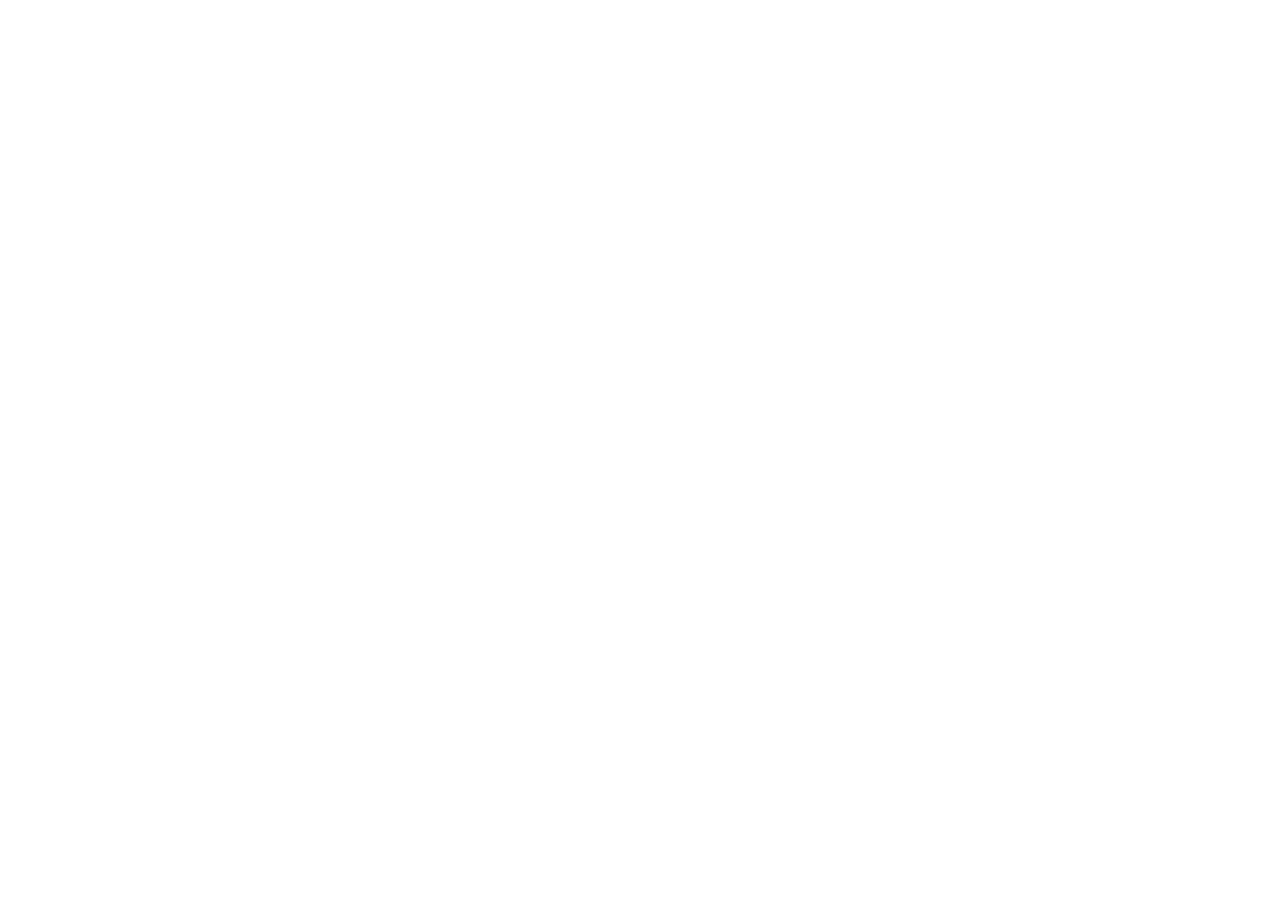
==== cases/livia/index.html @ e6543125 "Publish G2F healthcare sales site" ====
<!doctype html>
<html lang="pt-BR">
<head>
  <meta charset="utf-8">
  <meta name="viewport" content="width=device-width, initial-scale=1">
  <meta http-equiv="refresh" content="0;url=https://livia-azevedo-nutricao-conceito.grupog2f-ai.chatgpt.site/">
  <link rel="canonical" href="https://livia-azevedo-nutricao-conceito.grupog2f-ai.chatgpt.site/">
  <title>Abrindo o projeto de Lívia Azevedo</title>
</head>
<body>
  <p>O projeto de Lívia Azevedo está em seu endereço próprio. <a href="https://livia-azevedo-nutricao-conceito.grupog2f-ai.chatgpt.site/">Abrir a demonstração</a>.</p>
  <script>location.replace('https://livia-azevedo-nutricao-conceito.grupog2f-ai.chatgpt.site/');</script>
</body>
</html>
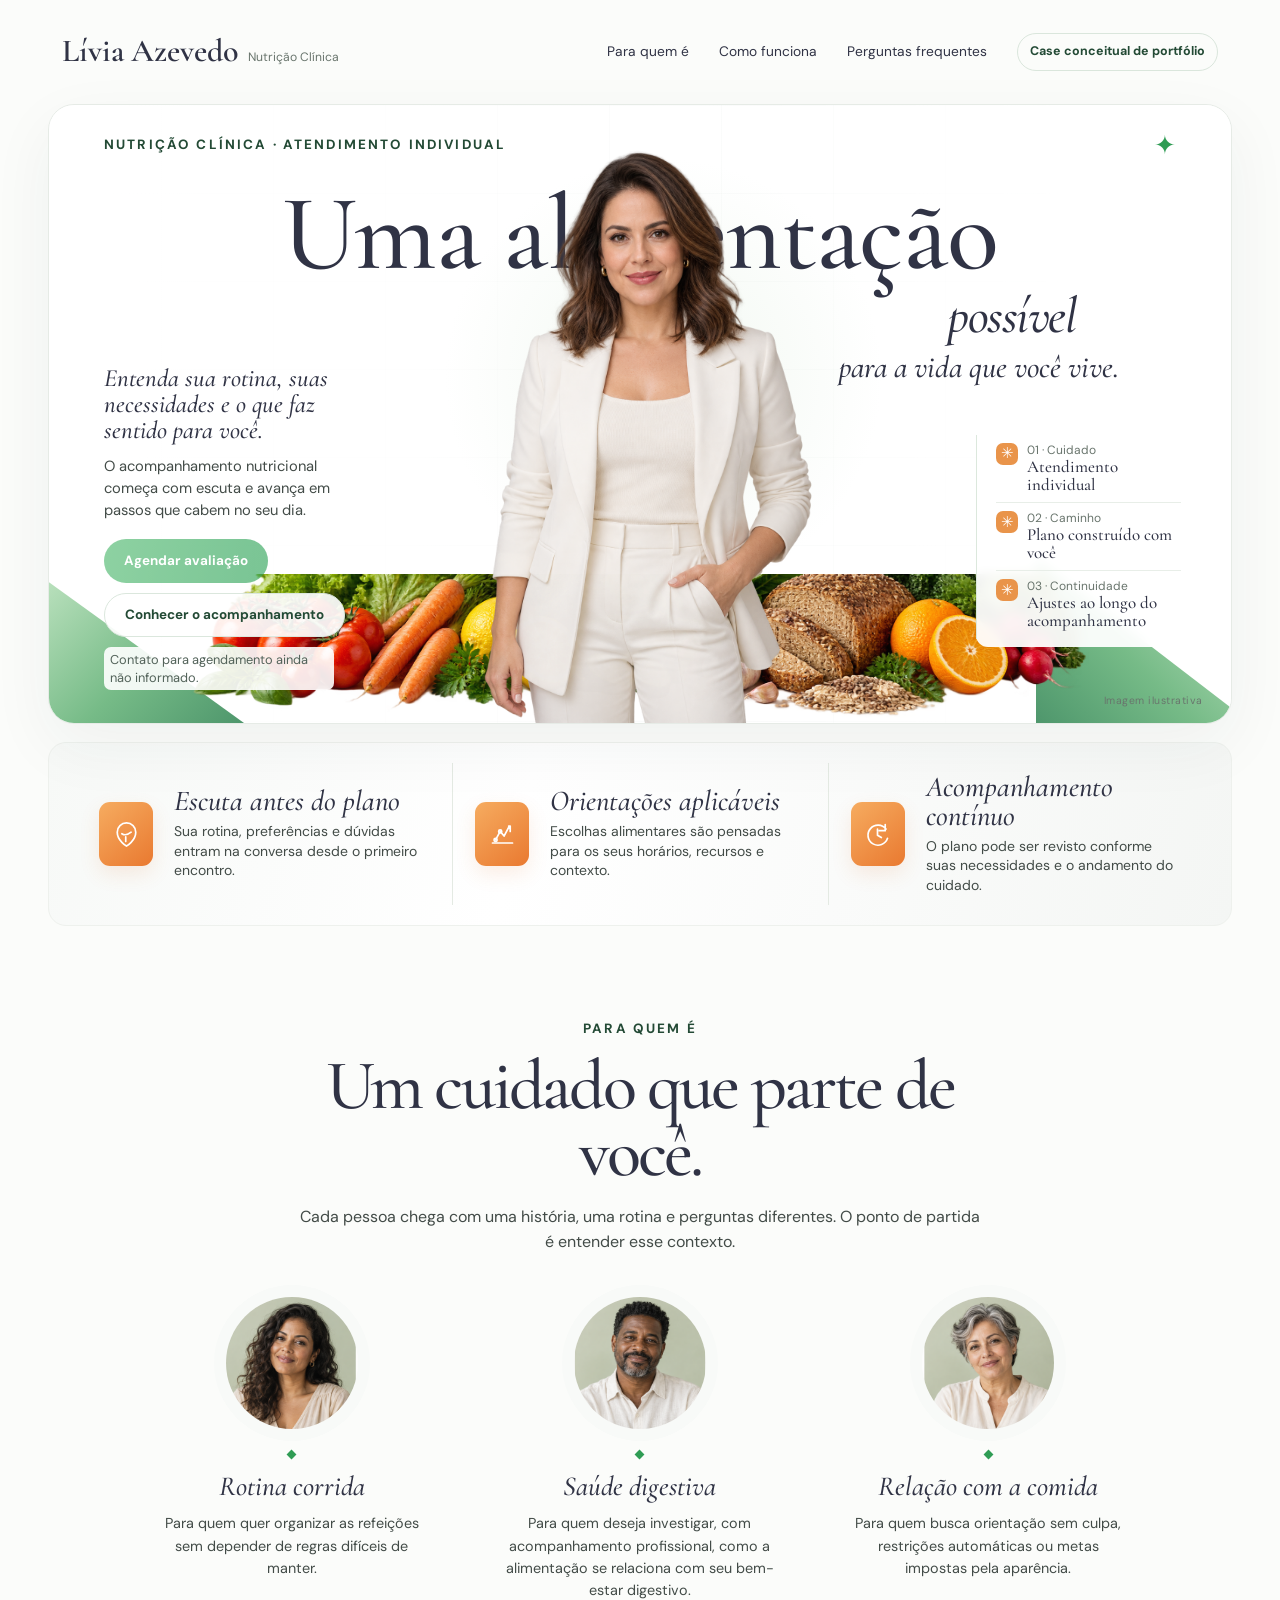
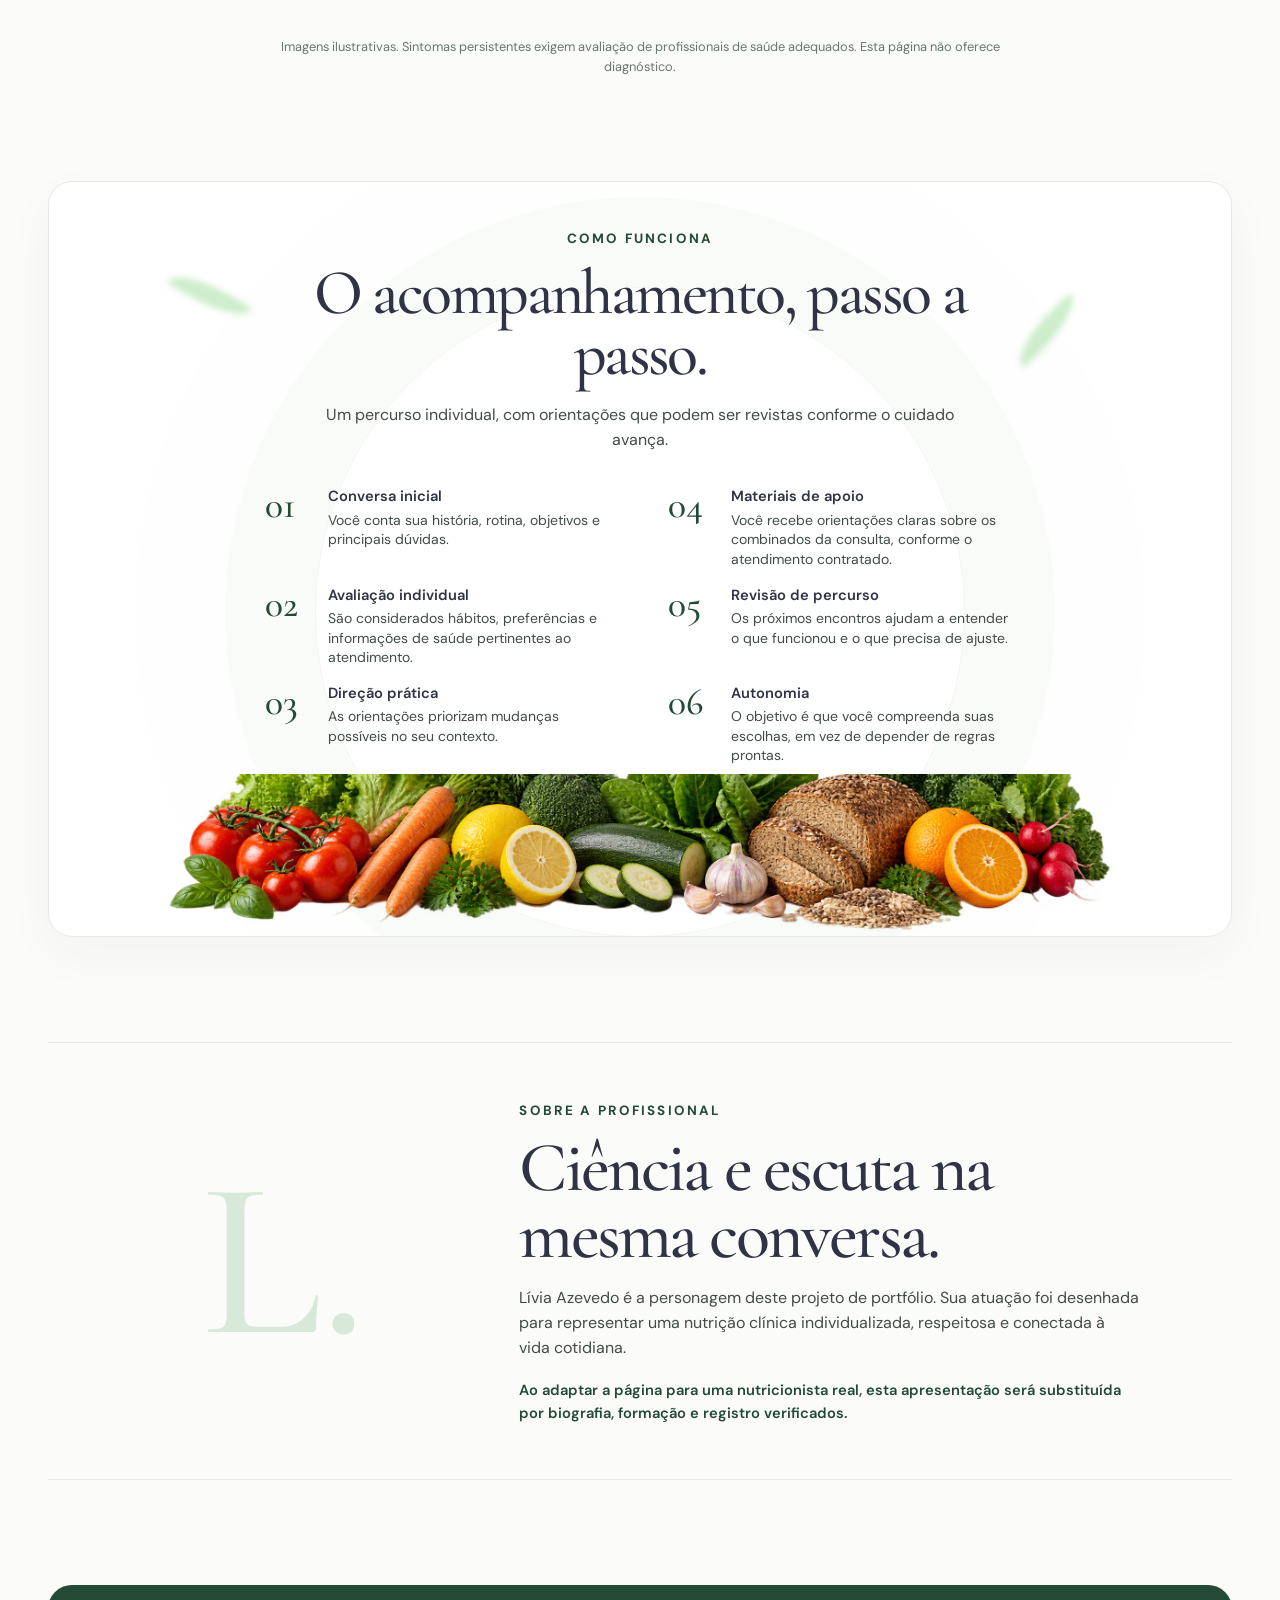
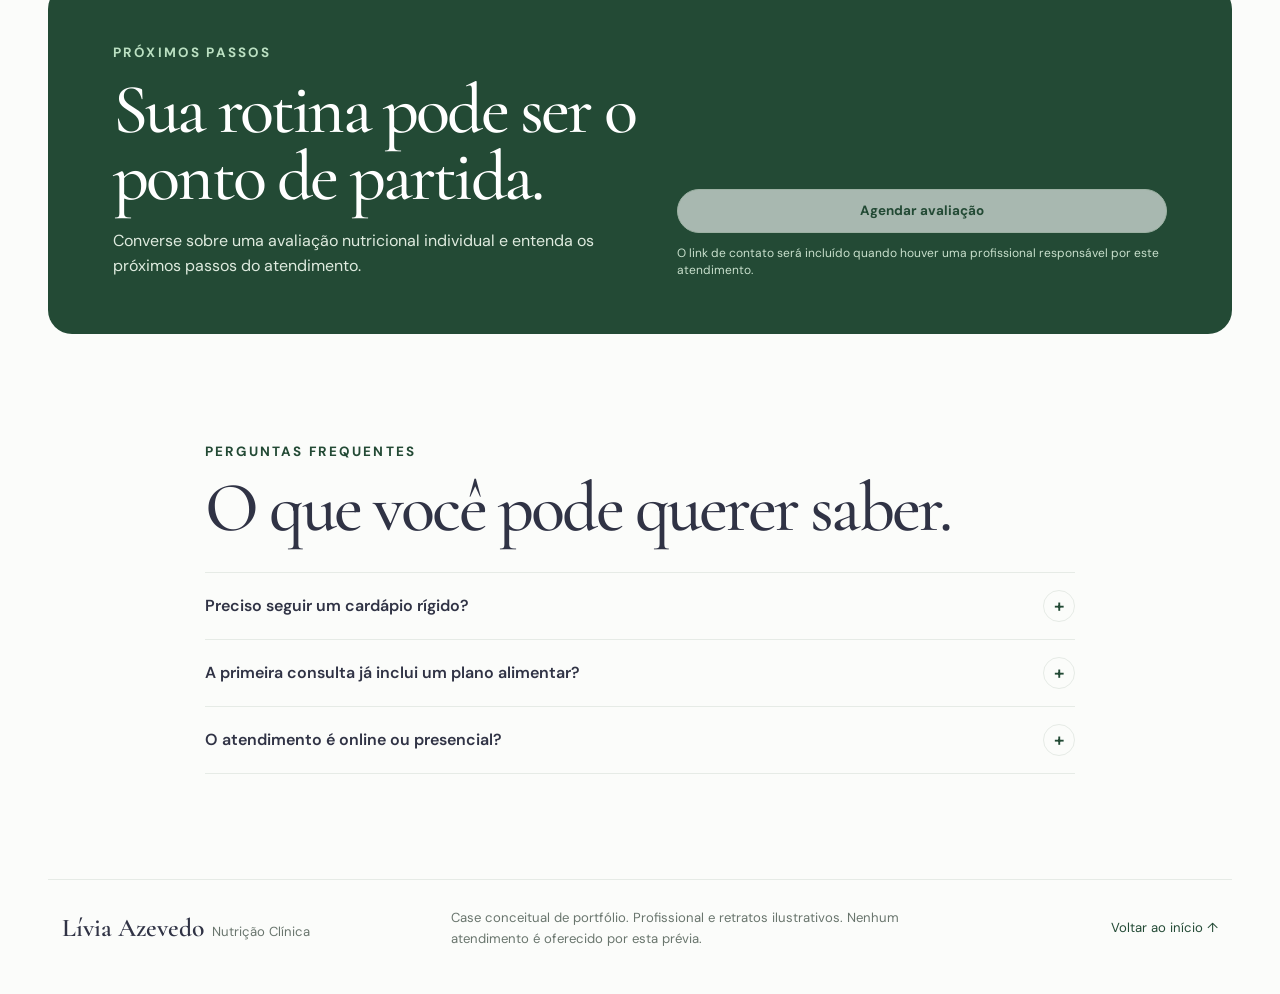
==== commit 740f1550: "Serve Lívia case directly from public site" ====
--- a/cases/livia/index.html
+++ b/cases/livia/index.html
@@ -3,12 +3,85 @@
 <head>
   <meta charset="utf-8">
   <meta name="viewport" content="width=device-width, initial-scale=1">
-  <meta http-equiv="refresh" content="0;url=https://livia-azevedo-nutricao-conceito.grupog2f-ai.chatgpt.site/">
-  <link rel="canonical" href="https://livia-azevedo-nutricao-conceito.grupog2f-ai.chatgpt.site/">
-  <title>Abrindo o projeto de Lívia Azevedo</title>
+  <meta name="theme-color" content="#fbfcfa">
+  <meta name="description" content="Conheça uma proposta de acompanhamento nutricional individual, com escuta, orientações práticas e atenção à sua rotina. Case conceitual de portfólio.">
+  <title>Lívia Azevedo | Nutrição clínica e acompanhamento individual</title>
+  <link rel="icon" type="image/svg+xml" href="data:image/svg+xml,%3Csvg xmlns='http://www.w3.org/2000/svg' viewBox='0 0 64 64'%3E%3Crect width='64' height='64' rx='18' fill='%23204d39'/%3E%3Cpath d='M18 43c17 1 26-8 29-24-17 0-28 8-29 24Zm5-3c6-7 12-12 20-17' fill='none' stroke='%23fff' stroke-width='3' stroke-linecap='round' stroke-linejoin='round'/%3E%3C/svg%3E">
+  <link rel="preconnect" href="https://fonts.googleapis.com">
+  <link rel="preconnect" href="https://fonts.gstatic.com" crossorigin>
+  <link href="https://fonts.googleapis.com/css2?family=Cormorant+Garamond:wght@400;500;600&family=DM+Sans:wght@400;500;600;700&display=swap" rel="stylesheet">
+  <link rel="stylesheet" href="styles.css">
 </head>
 <body>
-  <p>O projeto de Lívia Azevedo está em seu endereço próprio. <a href="https://livia-azevedo-nutricao-conceito.grupog2f-ai.chatgpt.site/">Abrir a demonstração</a>.</p>
-  <script>location.replace('https://livia-azevedo-nutricao-conceito.grupog2f-ai.chatgpt.site/');</script>
+  <div class="page-shell" id="inicio">
+    <header class="site-header">
+      <a class="brand" href="#inicio" aria-label="Lívia Azevedo, voltar ao início"><strong>Lívia Azevedo</strong><span>Nutrição Clínica</span></a>
+      <nav class="site-nav" aria-label="Navegação principal">
+        <a href="#para-quem">Para quem é</a>
+        <a href="#como-funciona">Como funciona</a>
+        <a href="#perguntas">Perguntas frequentes</a>
+      </nav>
+      <span class="concept-label">Case conceitual de portfólio</span>
+    </header>
+
+    <main>
+      <section class="hero" aria-labelledby="hero-title">
+        <div class="hero-grid" aria-hidden="true"></div>
+        <div class="hero-wash" aria-hidden="true"></div>
+        <div class="hero-topline"><span class="micro-label">Nutrição clínica · atendimento individual</span><span class="hero-topmark" aria-hidden="true">✦</span></div>
+        <h1 id="hero-title" class="hero-title"><span>Uma alimentação</span><em>possível</em><small>para a vida que você vive.</small></h1>
+        <div class="hero-copy">
+          <p class="hero-lead">Entenda sua rotina, suas necessidades e o que faz sentido para você.</p>
+          <p>O acompanhamento nutricional começa com escuta e avança em passos que cabem no seu dia.</p>
+          <div class="hero-actions"><button class="button button-primary" type="button" disabled title="Contato de agendamento ainda não informado">Agendar avaliação</button><a class="button button-light" href="#como-funciona">Conhecer o acompanhamento</a></div>
+          <p class="pending-note">Contato para agendamento ainda não informado.</p>
+        </div>
+        <div class="hero-facts"><span class="fact-rule" aria-hidden="true"></span><div class="fact-item"><span class="fact-icon" aria-hidden="true">✳</span><p><small>01 · Cuidado</small><strong>Atendimento individual</strong></p></div><div class="fact-item"><span class="fact-icon" aria-hidden="true">✳</span><p><small>02 · Caminho</small><strong>Plano construído com você</strong></p></div><div class="fact-item"><span class="fact-icon" aria-hidden="true">✳</span><p><small>03 · Continuidade</small><strong>Ajustes ao longo do acompanhamento</strong></p></div></div>
+        <span class="hero-ribbon hero-ribbon-left" aria-hidden="true"></span><span class="hero-ribbon hero-ribbon-right" aria-hidden="true"></span>
+        <img class="hero-food" src="assets/alimentos-recorte.png" alt="" loading="eager">
+        <img class="hero-person" src="assets/nutricionista-recorte.png" alt="Retrato conceitual de uma nutricionista fictícia" loading="eager">
+        <span class="hero-image-note">Imagem ilustrativa</span>
+      </section>
+
+      <section class="benefits" aria-label="Princípios do acompanhamento">
+        <article class="benefit"><span class="benefit-icon" aria-hidden="true"><svg viewBox="0 0 48 48" fill="none"><path d="M24 39s-12-7-12-18a12 12 0 0 1 24 0c0 11-12 18-12 18Z"/><path d="M18 23c3 2 7 2 12-2M23 27v6"/></svg></span><div><h2>Escuta antes do plano</h2><p>Sua rotina, preferências e dúvidas entram na conversa desde o primeiro encontro.</p></div></article>
+        <article class="benefit"><span class="benefit-icon" aria-hidden="true"><svg viewBox="0 0 48 48" fill="none"><path d="M11 35h26M15 31l6-11 5 6 7-13M32 13h2v7"/><circle cx="15" cy="31" r="2"/><circle cx="21" cy="20" r="2"/></svg></span><div><h2>Orientações aplicáveis</h2><p>Escolhas alimentares são pensadas para os seus horários, recursos e contexto.</p></div></article>
+        <article class="benefit"><span class="benefit-icon" aria-hidden="true"><svg viewBox="0 0 48 48" fill="none"><path d="M35 17a13 13 0 1 0 2 12M34 11v8h-8"/><path d="M24 17v8l5 3"/></svg></span><div><h2>Acompanhamento contínuo</h2><p>O plano pode ser revisto conforme suas necessidades e o andamento do cuidado.</p></div></article>
+      </section>
+
+      <section id="para-quem" class="audience section" aria-labelledby="audience-title">
+        <div class="section-intro"><span class="micro-label">Para quem é</span><h2 id="audience-title">Um cuidado que parte de você.</h2><p>Cada pessoa chega com uma história, uma rotina e perguntas diferentes. O ponto de partida é entender esse contexto.</p></div>
+        <div class="audience-grid">
+          <article class="audience-item"><div class="avatar avatar-one" role="img" aria-label="Retrato conceitual de uma mulher adulta"></div><span class="avatar-index">01</span><h3>Rotina corrida</h3><p>Para quem quer organizar as refeições sem depender de regras difíceis de manter.</p></article>
+          <article class="audience-item"><div class="avatar avatar-two" role="img" aria-label="Retrato conceitual de um homem adulto"></div><span class="avatar-index">02</span><h3>Saúde digestiva</h3><p>Para quem deseja investigar, com acompanhamento profissional, como a alimentação se relaciona com seu bem-estar digestivo.</p></article>
+          <article class="audience-item"><div class="avatar avatar-three" role="img" aria-label="Retrato conceitual de uma mulher adulta"></div><span class="avatar-index">03</span><h3>Relação com a comida</h3><p>Para quem busca orientação sem culpa, restrições automáticas ou metas impostas pela aparência.</p></article>
+        </div>
+        <p class="clinical-note">Imagens ilustrativas. Sintomas persistentes exigem avaliação de profissionais de saúde adequados. Esta página não oferece diagnóstico.</p>
+      </section>
+
+      <section id="como-funciona" class="process section" aria-labelledby="process-title">
+        <div class="process-backdrop" aria-hidden="true"></div>
+        <div class="section-intro"><span class="micro-label">Como funciona</span><h2 id="process-title">O acompanhamento, passo a passo.</h2><p>Um percurso individual, com orientações que podem ser revistas conforme o cuidado avança.</p></div>
+        <div class="process-grid">
+          <article class="process-item"><span>01</span><div><h3>Conversa inicial</h3><p>Você conta sua história, rotina, objetivos e principais dúvidas.</p></div></article>
+          <article class="process-item"><span>02</span><div><h3>Avaliação individual</h3><p>São considerados hábitos, preferências e informações de saúde pertinentes ao atendimento.</p></div></article>
+          <article class="process-item"><span>03</span><div><h3>Direção prática</h3><p>As orientações priorizam mudanças possíveis no seu contexto.</p></div></article>
+          <article class="process-item"><span>04</span><div><h3>Materiais de apoio</h3><p>Você recebe orientações claras sobre os combinados da consulta, conforme o atendimento contratado.</p></div></article>
+          <article class="process-item"><span>05</span><div><h3>Revisão de percurso</h3><p>Os próximos encontros ajudam a entender o que funcionou e o que precisa de ajuste.</p></div></article>
+          <article class="process-item"><span>06</span><div><h3>Autonomia</h3><p>O objetivo é que você compreenda suas escolhas, em vez de depender de regras prontas.</p></div></article>
+        </div>
+        <img class="process-food" src="assets/alimentos-recorte.png" alt="" loading="lazy">
+        <span class="process-leaf process-leaf-one" aria-hidden="true"></span><span class="process-leaf process-leaf-two" aria-hidden="true"></span>
+      </section>
+
+      <section class="about section" aria-labelledby="about-title"><div class="about-monogram" aria-hidden="true">L.</div><div><span class="micro-label">Sobre a profissional</span><h2 id="about-title">Ciência e escuta na mesma conversa.</h2><p>Lívia Azevedo é a personagem deste projeto de portfólio. Sua atuação foi desenhada para representar uma nutrição clínica individualizada, respeitosa e conectada à vida cotidiana.</p><p class="about-note">Ao adaptar a página para uma nutricionista real, esta apresentação será substituída por biografia, formação e registro verificados.</p></div></section>
+
+      <section class="closing section" aria-labelledby="closing-title"><div><span class="micro-label">Próximos passos</span><h2 id="closing-title">Sua rotina pode ser o ponto de partida.</h2><p>Converse sobre uma avaliação nutricional individual e entenda os próximos passos do atendimento.</p></div><div class="closing-action"><button class="button button-light" type="button" disabled title="Contato de agendamento ainda não informado">Agendar avaliação</button><small>O link de contato será incluído quando houver uma profissional responsável por este atendimento.</small></div></section>
+
+      <section id="perguntas" class="faq section" aria-labelledby="faq-title"><span class="micro-label">Perguntas frequentes</span><h2 id="faq-title">O que você pode querer saber.</h2><details><summary>Preciso seguir um cardápio rígido?</summary><p>O atendimento considera suas necessidades e sua rotina. As orientações são definidas na avaliação individual.</p></details><details><summary>A primeira consulta já inclui um plano alimentar?</summary><p>O formato e as entregas da consulta devem ser informados pela profissional responsável antes do agendamento.</p></details><details><summary>O atendimento é online ou presencial?</summary><p>A modalidade e a localização precisam ser confirmadas com a profissional antes da publicação como site de atendimento.</p></details></section>
+    </main>
+
+    <footer class="footer"><div><strong>Lívia Azevedo</strong><span>Nutrição Clínica</span></div><p>Case conceitual de portfólio. Profissional e retratos ilustrativos. Nenhum atendimento é oferecido por esta prévia.</p><a href="#inicio">Voltar ao início ↑</a></footer>
+  </div>
 </body>
 </html>
--- a/cases/livia/styles.css
+++ b/cases/livia/styles.css
@@ -0,0 +1,100 @@
+:root{--paper:#fbfcfa;--white:#fff;--soft:#f7f9f6;--ink:#303345;--body:#424b47;--muted:#69756d;--line:#e6ebe6;--green:#2f9c54;--deep:#234a35;--apricot:#e9944a;--serif:'Cormorant Garamond',Georgia,serif;--sans:'DM Sans',Arial,sans-serif}
+*{box-sizing:border-box}
+html{scroll-behavior:smooth}
+body{margin:0;background:var(--paper);color:var(--ink);font:400 16px/1.55 var(--sans)}
+img{display:block;max-width:100%}
+a{color:inherit}
+a:focus-visible,button:focus-visible,summary:focus-visible{outline:3px solid var(--apricot);outline-offset:4px}
+.page-shell{max-width:1240px;margin:auto;padding:0 28px}
+.micro-label{color:var(--deep);font-size:.84rem;font-weight:700;letter-spacing:.16em;text-transform:uppercase}
+.site-header{min-height:104px;display:flex;align-items:center;gap:30px;padding:16px 14px}
+.brand{display:flex;align-items:baseline;gap:9px;text-decoration:none;white-space:nowrap}
+.brand strong{font:600 2rem/.9 var(--serif)}
+.brand span{font-size:.76rem;color:var(--muted)}
+.site-nav{display:flex;align-items:center;gap:30px;margin-left:auto}
+.site-nav a{text-decoration:none;font-size:.86rem}
+.site-nav a:hover{text-decoration:underline;text-underline-offset:5px}
+.concept-label{border:1px solid #dae6dc;border-radius:99px;padding:8px 12px;color:var(--deep);font-size:.78rem;font-weight:700;white-space:nowrap}
+.hero{height:620px;position:relative;overflow:hidden;border:1px solid var(--line);border-radius:26px;background:#fff;box-shadow:0 22px 65px rgba(43,56,47,.055);isolation:isolate}
+.hero-grid{position:absolute;inset:0;background-image:linear-gradient(90deg,rgba(47,76,60,.055) 1px,transparent 1px),linear-gradient(rgba(47,76,60,.055) 1px,transparent 1px);background-size:112px 88px;mask-image:linear-gradient(90deg,#000 0%,rgba(0,0,0,.65) 56%,transparent 90%);z-index:-2}
+.hero-wash{position:absolute;inset:0;background:radial-gradient(circle at 52% 44%,rgba(222,238,221,.43),transparent 31%),linear-gradient(90deg,#fff 0%,rgba(255,255,255,.86) 31%,rgba(255,255,255,.35) 62%,#fff 100%);z-index:-1}
+.hero-topline{position:absolute;top:28px;left:55px;right:55px;display:flex;align-items:center;justify-content:space-between;z-index:5}
+.hero-topmark{color:var(--green);font-size:1.6rem;line-height:1}
+.hero-title{position:absolute;top:86px;left:4%;right:4%;z-index:1;margin:0;text-align:center;font-weight:500;color:var(--ink);letter-spacing:-.052em;line-height:.8}
+.hero-title>span{display:block;font:500 clamp(5.1rem,8.4vw,8rem)/.8 var(--serif);white-space:nowrap}
+.hero-title em{position:absolute;top:100px;right:10%;font:italic 500 clamp(2.2rem,4vw,4rem)/1 var(--serif);letter-spacing:-.03em}
+.hero-title small{position:absolute;top:160px;right:6%;font:italic 500 clamp(1.3rem,2.4vw,2.1rem)/1.1 var(--serif);letter-spacing:0}
+.hero-copy{position:absolute;z-index:5;top:260px;left:55px;width:270px}
+.hero-copy p{margin:0 0 12px;color:var(--body);font-size:.92rem;line-height:1.48}
+.hero-copy .hero-lead{font:italic 500 1.55rem/1.05 var(--serif);color:var(--ink);margin-bottom:13px}
+.hero-actions{display:flex;flex-direction:column;align-items:flex-start;gap:10px;margin-top:18px}
+.button{min-height:44px;display:inline-flex;align-items:center;justify-content:center;padding:10px 20px;border-radius:999px;text-decoration:none;font:700 .84rem/1.2 var(--sans);white-space:nowrap;cursor:pointer}
+.button-primary{background:linear-gradient(100deg,#54bb73,#35a65d);color:#fff;border:0;box-shadow:0 10px 22px rgba(47,156,84,.17)}
+.button-light{background:rgba(255,255,255,.92);color:var(--deep);border:1px solid #dbe7dd}
+.button-light:hover{border-color:var(--green)}
+.button:disabled{cursor:not-allowed;opacity:.66;box-shadow:none}
+.hero-copy .pending-note{color:#526259;font-size:.8rem;line-height:1.35;margin-top:10px;max-width:230px;background:rgba(255,255,255,.9);border-radius:7px;padding:4px 6px}
+.hero-facts{position:absolute;z-index:5;top:322px;right:50px;width:205px;padding:8px 0 8px 20px;background:rgba(255,255,255,.94);border-radius:12px;backdrop-filter:blur(6px)}
+.fact-rule{position:absolute;left:0;top:8px;bottom:8px;width:1px;background:#dce8dd}
+.fact-item{display:flex;align-items:flex-start;gap:9px;padding:8px 0}
+.fact-item+.fact-item{border-top:1px solid #e8eee8}
+.fact-icon{display:grid;place-items:center;flex:none;width:22px;height:22px;border-radius:7px;background:var(--apricot);color:#fff;font-size:.95rem;line-height:1}
+.fact-item p{margin:0;line-height:1.22}
+.fact-item small{display:block;color:var(--muted);font-size:.75rem}
+.fact-item strong{display:block;font:500 1.06rem/1.08 var(--serif);color:var(--ink)}
+.hero-ribbon{position:absolute;z-index:1;bottom:0;width:215px;height:165px;background:linear-gradient(135deg,#bfe5bf,#5eaf72 58%,#2f8452);opacity:.85}
+.hero-ribbon-left{left:-20px;clip-path:polygon(0 6%,100% 100%,0 100%)}
+.hero-ribbon-right{right:-20px;clip-path:polygon(100% 0,100% 100%,0 100%);transform:scaleX(-1)}
+.hero-food{position:absolute;z-index:2;bottom:-1px;left:12%;width:76%;height:150px;object-fit:cover;object-position:center bottom;pointer-events:none}
+.hero-person{position:absolute;z-index:3;bottom:0;left:50%;height:580px;width:auto;max-width:none;transform:translateX(-50%);pointer-events:none}
+.hero-image-note{position:absolute;right:28px;bottom:14px;z-index:5;color:var(--muted);font-size:.65rem;letter-spacing:.05em}
+.benefits{margin:18px 0 90px;min-height:130px;display:grid;grid-template-columns:repeat(3,1fr);gap:0;padding:20px 28px;background:linear-gradient(105deg,#f7f9f7,#fff 40%,#f4f6f4);border:1px solid #eef1ed;border-radius:18px}
+.benefit{display:grid;grid-template-columns:60px 1fr;gap:15px;align-items:center;padding:10px 22px}
+.benefit+.benefit{border-left:1px solid #e4eae3}
+.benefit-icon{display:grid;place-items:center;width:54px;height:64px;border-radius:11px;background:linear-gradient(140deg,#f6ac60,#e97930);box-shadow:0 8px 20px rgba(221,116,46,.13)}
+.benefit-icon svg{width:37px;height:37px;stroke:#fff;stroke-width:2.2;stroke-linecap:round;stroke-linejoin:round}
+.benefit h2{font:italic 500 1.8rem/1 var(--serif);margin:0 0 6px}
+.benefit p{margin:0;color:var(--body);font-size:.875rem;line-height:1.4}
+.section{scroll-margin-top:24px;margin-bottom:105px}
+.section-intro{text-align:center;margin:0 auto 42px;max-width:680px}
+.section-intro h2,.about h2,.closing h2,.faq h2{font:500 clamp(3.4rem,5.5vw,5rem)/.95 var(--serif);letter-spacing:-.04em;margin:12px 0 18px}
+.section-intro p,.about p,.closing p{margin:0;color:var(--body);font-size:1rem}
+.audience-grid{display:grid;grid-template-columns:repeat(3,1fr);gap:45px;max-width:1000px;margin:auto}
+.audience-item{text-align:center;display:flex;flex-direction:column;align-items:center}
+.avatar{width:132px;height:132px;border-radius:50%;background-image:url('assets/perfis-conceituais.png');background-repeat:no-repeat;background-size:300% 100%;box-shadow:0 0 0 12px #f8faf8;overflow:hidden}
+.avatar-one{background-position:0 50%}.avatar-two{background-position:50% 50%}.avatar-three{background-position:100% 50%}
+.avatar-index{display:block;width:7px;height:7px;margin:22px 0 15px;background:var(--green);transform:rotate(45deg);font-size:0;color:transparent}
+.audience-item h3{font:italic 500 1.72rem/1.05 var(--serif);margin:0 0 11px}
+.audience-item p{font-size:.9rem;color:var(--body);max-width:272px;margin:0}
+.clinical-note{text-align:center;color:var(--muted);font-size:.8rem;margin:35px auto 0;max-width:790px}
+.process{position:relative;min-height:650px;background:#fff;border:1px solid var(--line);border-radius:24px;overflow:hidden;padding:44px 55px 170px;box-shadow:0 18px 50px rgba(43,56,47,.04)}
+.process-backdrop{position:absolute;width:650px;height:650px;border:1px solid #f2f5f1;border-radius:50%;left:50%;top:105px;transform:translateX(-50%);box-shadow:0 0 0 90px rgba(246,249,245,.55),0 0 0 180px rgba(246,249,245,.23);pointer-events:none}
+.process .section-intro{position:relative;z-index:2;margin-bottom:35px}
+.process .section-intro h2{font-size:clamp(3.3rem,5vw,4.6rem)}
+.process-grid{position:relative;z-index:2;display:grid;grid-template-columns:1fr 1fr;column-gap:55px;row-gap:16px;max-width:750px;margin:auto}
+.process-item{display:grid;grid-template-columns:50px 1fr;gap:13px;align-items:start}
+.process-item:nth-child(1){grid-column:1;grid-row:1}.process-item:nth-child(2){grid-column:1;grid-row:2}.process-item:nth-child(3){grid-column:1;grid-row:3}.process-item:nth-child(4){grid-column:2;grid-row:1}.process-item:nth-child(5){grid-column:2;grid-row:2}.process-item:nth-child(6){grid-column:2;grid-row:3}
+.process-item>span{font:500 2.35rem/1 var(--serif);color:var(--deep)}
+.process-item h3{font:600 .92rem/1.25 var(--sans);margin:0 0 5px}
+.process-item p{font-size:.875rem;line-height:1.4;color:var(--body);margin:0}
+.process-food{position:absolute;z-index:1;bottom:-3px;left:10%;width:80%;height:165px;object-fit:cover;object-position:center bottom}
+.process-leaf{position:absolute;width:85px;height:27px;border-radius:100% 0 100% 0;background:#b9e6b6;filter:blur(3px);opacity:.7;transform:rotate(35deg)}
+.process-leaf-one{top:100px;left:10%}.process-leaf-two{right:12%;top:135px;transform:rotate(-40deg)}
+.about{display:grid;grid-template-columns:.7fr 1.3fr;gap:60px;align-items:center;border-block:1px solid var(--line);padding:55px 60px}
+.about-monogram{font:500 14rem/1 var(--serif);color:#d9e9d9;text-align:center}
+.about h2{max-width:590px}.about p{max-width:620px}
+.about .about-note{color:var(--deep);margin-top:18px;font-size:.92rem;font-weight:600}
+.closing{display:flex;align-items:end;justify-content:space-between;gap:40px;padding:55px 65px;border-radius:24px;background:var(--deep);color:#fff}
+.closing .micro-label{color:#bbe0c2}.closing h2{max-width:600px}.closing p{color:#dfebdf;max-width:570px}
+.closing-action{min-width:220px}.closing-action .button{width:100%}.closing-action small{display:block;margin-top:12px;color:#c8dfcc;font-size:.75rem;line-height:1.4}
+.faq{max-width:870px;margin-left:auto;margin-right:auto}.faq h2{margin-bottom:30px}
+.faq details{border-top:1px solid var(--line);padding:17px 0}.faq details:last-child{border-bottom:1px solid var(--line)}
+.faq summary{display:flex;align-items:center;justify-content:space-between;gap:20px;list-style:none;cursor:pointer;font-weight:600;font-size:1rem}.faq summary::-webkit-details-marker{display:none}
+.faq summary::after{content:'+';display:grid;place-items:center;flex:none;width:30px;height:30px;border:1px solid var(--line);border-radius:50%;font-size:1.15rem;color:var(--deep)}.faq details[open] summary::after{content:'−'}
+.faq details p{color:var(--body);margin:10px 45px 2px 0}
+.footer{display:flex;align-items:center;gap:30px;border-top:1px solid var(--line);padding:28px 14px 45px;color:var(--muted);font-size:.82rem}.footer>div{display:flex;align-items:baseline;gap:8px;white-space:nowrap}.footer strong{font:600 1.6rem/1 var(--serif);color:var(--ink)}.footer p{margin:0 auto;max-width:520px}.footer a{text-decoration:none;color:var(--deep);white-space:nowrap}
+@media(max-width:1060px){.site-nav{gap:15px}.hero-title>span{font-size:clamp(4.6rem,8.3vw,7rem)}.hero-copy{left:35px;width:235px}.hero-facts{right:26px;width:180px}.hero-person{height:545px}.benefit{padding:10px;grid-template-columns:53px 1fr}.benefit h2{font-size:1.58rem}}
+@media(max-width:900px){.site-nav{display:none}.concept-label{margin-left:auto}.hero{height:auto;display:grid;grid-template-columns:minmax(0,1fr);grid-template-areas:'top' 'title' 'copy' 'portrait' 'facts';padding:30px 38px 0}.hero-topline,.hero-title,.hero-copy,.hero-facts,.hero-food,.hero-person{position:relative;top:auto;left:auto;right:auto;bottom:auto;transform:none}.hero-topline{grid-area:top;margin-bottom:22px}.hero-title{grid-area:title;text-align:left;margin:0 0 20px}.hero-title>span{font-size:clamp(4.8rem,10vw,6.6rem);white-space:normal;line-height:.86}.hero-title em,.hero-title small{display:inline;position:static;white-space:normal}.hero-title em{font-size:clamp(3.8rem,8vw,5.8rem)}.hero-title small{display:block;font-size:clamp(1.7rem,4vw,2.4rem);margin-top:6px}.hero-copy{grid-area:copy;width:auto;max-width:560px;margin-bottom:10px}.hero-copy p{font-size:1rem}.hero-copy .hero-lead{font-size:1.75rem}.hero-actions{flex-direction:row}.hero-copy .pending-note{max-width:none}.hero-person{grid-area:portrait;justify-self:center;align-self:end;height:470px;z-index:3}.hero-food{grid-area:portrait;align-self:end;justify-self:center;width:100%;height:130px;z-index:2}.hero-facts{grid-area:facts;display:grid;grid-template-columns:repeat(3,1fr);width:auto;padding:18px 0;background:#fff;backdrop-filter:none}.fact-rule{display:none}.fact-item{padding:7px 12px}.fact-item+.fact-item{border-top:0;border-left:1px solid var(--line)}.hero-ribbon{height:120px}.hero-image-note{bottom:95px}.benefits{padding:12px 18px}.benefit{display:block;text-align:center}.benefit-icon{margin:0 auto 12px}.benefit p{font-size:.78rem}.process{padding:44px 34px 160px}.audience-grid{gap:20px}}
+@media(max-width:620px){.page-shell{padding:0 15px}.site-header{min-height:76px;padding:10px 3px;gap:10px}.brand{display:block}.brand strong{display:block;font-size:1.65rem}.brand span{display:block;font-size:.68rem}.concept-label{font-size:.62rem;white-space:normal;text-align:center;max-width:118px;padding:6px 8px}.hero{padding:26px 22px 0;border-radius:19px}.micro-label{font-size:.7rem;letter-spacing:.13em}.hero-topline{margin-bottom:18px}.hero-topmark{display:none}.hero-title{margin-bottom:17px}.hero-title>span{font-size:clamp(2.9rem,11vw,4.6rem);overflow-wrap:anywhere}.hero-title em{font-size:clamp(2.9rem,10vw,4.3rem)}.hero-title small{font-size:1.65rem}.hero-copy .hero-lead{font-size:1.6rem}.hero-actions{flex-direction:column;align-items:flex-start}.hero-person{height:390px;max-width:none}.hero-food{height:100px;width:125%;max-width:none}.hero-facts{grid-template-columns:1fr;gap:0;padding:13px 0}.fact-item,.fact-item+.fact-item{border-left:0;border-top:1px solid var(--line);padding:10px 0}.fact-item:first-child{border-top:0}.fact-item strong{font-size:1.2rem}.hero-image-note{bottom:188px;right:12px}.hero-ribbon{height:90px;width:115px}.benefits{display:block;margin:14px 0 70px;padding:8px 22px}.benefit{display:grid;grid-template-columns:55px 1fr;text-align:left;gap:15px;padding:16px 0}.benefit+.benefit{border-left:0;border-top:1px solid var(--line)}.benefit-icon{margin:0}.benefit h2{font-size:1.65rem}.benefit p{font-size:.86rem}.section{margin-bottom:72px}.section-intro{margin-bottom:32px}.section-intro h2,.about h2,.closing h2,.faq h2{font-size:clamp(2.9rem,12vw,4rem)}.audience-grid{grid-template-columns:1fr;gap:38px}.audience-item p{font-size:.95rem}.clinical-note{margin-top:30px}.process{padding:36px 23px 125px;min-height:0}.process .section-intro h2{font-size:clamp(2.9rem,11vw,4rem)}.process-grid{grid-template-columns:1fr;gap:17px}.process-item{grid-template-columns:40px 1fr}.process-item>span{font-size:2rem}.process-item h3{font-size:.95rem}.process-item p{font-size:.85rem}.process-food{width:120%;left:-10%;height:105px}.process-leaf{display:none}.about{grid-template-columns:1fr;gap:10px;padding:24px 8px}.about-monogram{font-size:8rem;text-align:left;line-height:.8}.closing{display:block;padding:38px 27px}.closing-action{margin-top:25px}.faq summary{font-size:.98rem}.footer{display:block;padding:25px 3px 35px}.footer p{margin:10px 0}.footer a{display:inline-block;margin-top:8px}}
+@media(max-width:620px){.process-grid .process-item{grid-column:auto;grid-row:auto}.concept-label{font-size:.75rem}.micro-label{font-size:.8rem}.benefit p,.process-item p{font-size:.875rem}}
+@media(prefers-reduced-motion:reduce){html{scroll-behavior:auto}}
